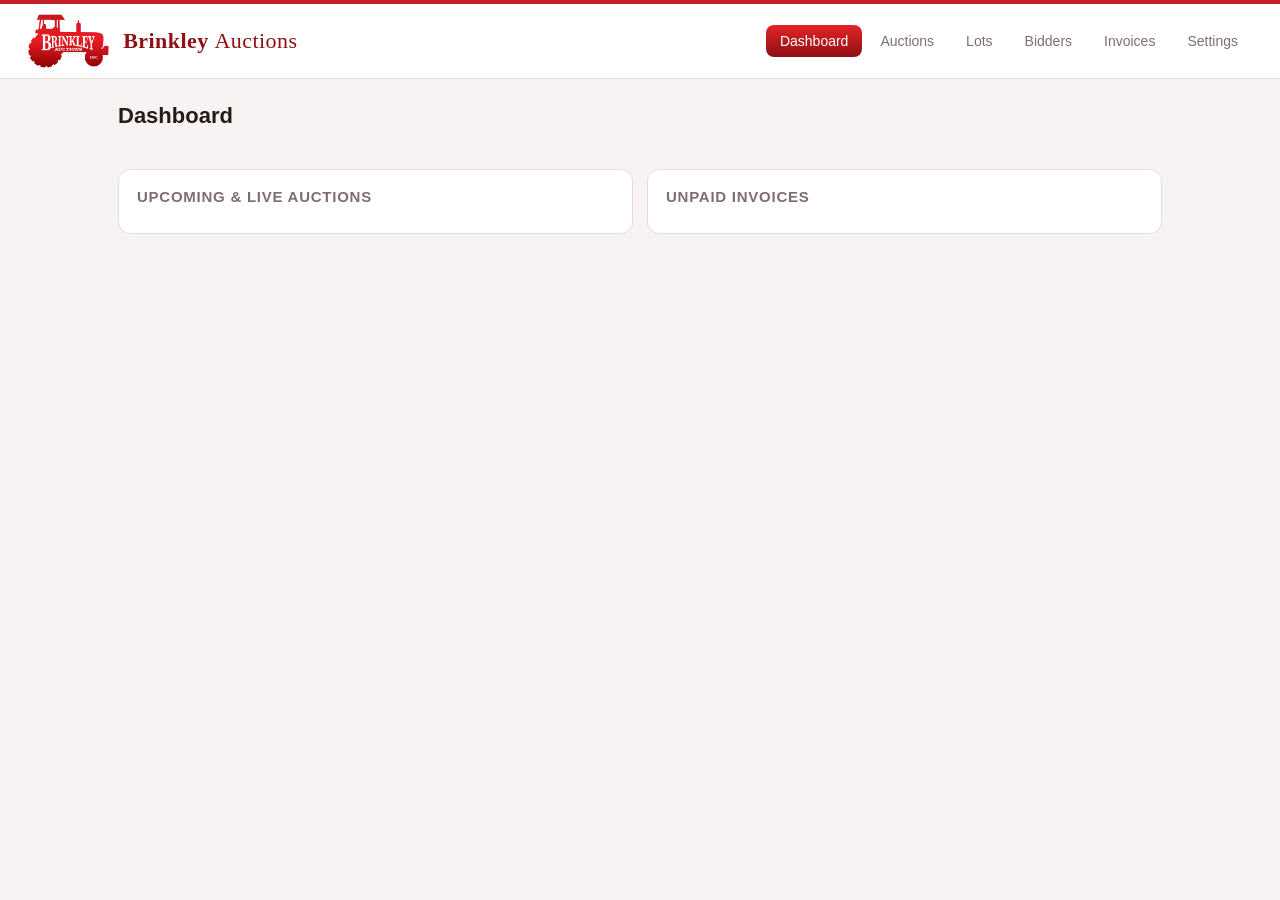
==== index.html @ e6d7743d "Add files via upload" ====
<!DOCTYPE html>
<html lang="en">
<head>
<meta charset="utf-8">
<meta name="viewport" content="width=device-width, initial-scale=1">
<title>Brinkley Auctions Inc.</title>
<link rel="icon" href="logo-small.png" type="image/png">
<link rel="stylesheet" href="styles.css">
</head>
<body>
<header>
  <div class="brand">
    <img src="logo-small.png" alt="Brinkley Auctions Inc." class="logo">
    <h1>Brinkley <span>Auctions</span></h1>
  </div>
  <nav id="nav">
    <button data-view="dashboard" class="active">Dashboard</button>
    <button data-view="auctions">Auctions</button>
    <button data-view="lots">Lots</button>
    <button data-view="bidders">Bidders</button>
    <button data-view="invoices">Invoices</button>
    <button data-view="settings">Settings</button>
  </nav>
</header>

<main>
  <!-- Dashboard -->
  <section id="view-dashboard" class="view">
    <h2>Dashboard</h2>
    <div class="stat-grid" id="stats"></div>
    <div class="two-col">
      <div class="panel">
        <h3>Upcoming &amp; live auctions</h3>
        <div id="dash-auctions"></div>
      </div>
      <div class="panel">
        <h3>Unpaid invoices</h3>
        <div id="dash-unpaid"></div>
      </div>
    </div>
  </section>

  <!-- Auctions -->
  <section id="view-auctions" class="view hidden">
    <div class="view-head">
      <h2>Auctions</h2>
      <button class="primary" id="btn-new-auction">+ New auction</button>
    </div>
    <div id="auctions-table"></div>
  </section>

  <!-- Lots -->
  <section id="view-lots" class="view hidden">
    <div class="view-head">
      <h2>Lots</h2>
      <div class="head-controls">
        <select id="lot-filter-auction"></select>
        <select id="lot-filter-status">
          <option value="">All statuses</option>
          <option value="open">Open</option>
          <option value="sold">Sold</option>
          <option value="passed">Passed</option>
        </select>
        <button class="primary" id="btn-new-lot">+ New lot</button>
      </div>
    </div>
    <div id="lots-table"></div>
  </section>

  <!-- Bidders -->
  <section id="view-bidders" class="view hidden">
    <div class="view-head">
      <h2>Bidders</h2>
      <button class="primary" id="btn-new-bidder">+ Register bidder</button>
    </div>
    <div id="bidders-table"></div>
  </section>

  <!-- Invoices -->
  <section id="view-invoices" class="view hidden">
    <div class="view-head">
      <h2>Invoices</h2>
      <div class="head-controls">
        <select id="invoice-gen-auction"></select>
        <button class="primary" id="btn-generate-invoices">Generate for auction</button>
      </div>
    </div>
    <div id="invoices-table"></div>
  </section>

  <!-- Settings -->
  <section id="view-settings" class="view hidden">
    <h2>Settings</h2>
    <form id="settings-form" class="panel form-grid">
      <label>Business name <input name="businessName" required></label>
      <label>Buyer's premium (%) <input name="buyersPremiumPct" type="number" min="0" step="0.1"></label>
      <label>Sales tax (%) <input name="taxPct" type="number" min="0" step="0.01"></label>
      <div><button class="primary" type="submit">Save settings</button></div>
    </form>
  </section>
</main>

<dialog id="modal">
  <form id="modal-form" method="dialog">
    <h3 id="modal-title"></h3>
    <div id="modal-fields" class="form-grid"></div>
    <div class="modal-actions">
      <button type="button" id="modal-cancel">Cancel</button>
      <button class="primary" type="submit" id="modal-submit">Save</button>
    </div>
  </form>
</dialog>

<div id="toast" class="toast hidden"></div>
<script src="app.js"></script>
</body>
</html>
---- styles.css ----
* { box-sizing: border-box; margin: 0; }

:root {
  --bg: #f7f3f2;
  --panel: #ffffff;
  --ink: #271b1a;
  --muted: #7d6f6d;
  --line: #e8dcda;
  --accent: #c31f26;
  --accent-dark: #8e1013;
  --green: #2e7d43;
  --red: #b23b2e;
  --amber: #a67c00;
}

body {
  font-family: -apple-system, BlinkMacSystemFont, "Segoe UI", Roboto, sans-serif;
  background: var(--bg);
  color: var(--ink);
}

header {
  display: flex;
  align-items: center;
  justify-content: space-between;
  flex-wrap: wrap;
  gap: 12px;
  padding: 10px 28px;
  background: var(--panel);
  border-bottom: 1px solid var(--line);
  border-top: 4px solid var(--accent);
}

.brand { display: flex; align-items: center; gap: 14px; }
.brand .logo { height: 54px; width: auto; }
.brand h1 {
  font-family: Georgia, 'Times New Roman', serif;
  font-size: 22px;
  letter-spacing: 0.02em;
  color: var(--accent-dark);
}
.brand h1 span { font-weight: 400; }

nav { display: flex; gap: 4px; flex-wrap: wrap; }
nav button {
  border: none;
  background: none;
  padding: 8px 14px;
  border-radius: 8px;
  font-size: 14px;
  color: var(--muted);
  cursor: pointer;
}
nav button:hover { background: var(--bg); color: var(--ink); }
nav button.active {
  background: linear-gradient(180deg, #e42328, var(--accent-dark));
  color: #fff;
}

main { max-width: 1100px; margin: 0 auto; padding: 24px 28px 80px; }

.hidden { display: none !important; }

h2 { font-size: 22px; margin-bottom: 16px; }
h3 { font-size: 15px; margin-bottom: 10px; color: var(--muted); text-transform: uppercase; letter-spacing: 0.05em; }

.view-head {
  display: flex;
  align-items: center;
  justify-content: space-between;
  flex-wrap: wrap;
  gap: 12px;
  margin-bottom: 16px;
}
.view-head h2 { margin-bottom: 0; }
.head-controls { display: flex; gap: 8px; flex-wrap: wrap; }

button, select, input, textarea {
  font: inherit;
  color: inherit;
}

button {
  padding: 8px 14px;
  border: 1px solid var(--line);
  border-radius: 8px;
  background: var(--panel);
  cursor: pointer;
}
button:hover { border-color: var(--accent); }
button.primary {
  background: linear-gradient(180deg, #e42328, var(--accent-dark));
  border-color: var(--accent-dark);
  color: #fff;
}
button.primary:hover { background: var(--accent-dark); }
button.small { padding: 4px 10px; font-size: 13px; }
button.danger { color: var(--red); }
button.danger:hover { border-color: var(--red); }

select, input, textarea {
  padding: 8px 10px;
  border: 1px solid var(--line);
  border-radius: 8px;
  background: var(--panel);
}
input:focus, select:focus, textarea:focus {
  outline: 2px solid var(--accent);
  outline-offset: 1px;
}

.stat-grid {
  display: grid;
  grid-template-columns: repeat(auto-fit, minmax(160px, 1fr));
  gap: 14px;
  margin-bottom: 24px;
}
.stat {
  background: var(--panel);
  border: 1px solid var(--line);
  border-radius: 12px;
  padding: 16px;
}
.stat .label { font-size: 13px; color: var(--muted); }
.stat .value { font-size: 26px; font-weight: 600; margin-top: 4px; }

.two-col {
  display: grid;
  grid-template-columns: 1fr 1fr;
  gap: 14px;
}
@media (max-width: 800px) { .two-col { grid-template-columns: 1fr; } }

.panel {
  background: var(--panel);
  border: 1px solid var(--line);
  border-radius: 12px;
  padding: 18px;
}

table {
  width: 100%;
  border-collapse: collapse;
  background: var(--panel);
  border: 1px solid var(--line);
  border-radius: 12px;
  overflow: hidden;
}
th, td {
  text-align: left;
  padding: 10px 12px;
  border-bottom: 1px solid var(--line);
  font-size: 14px;
  vertical-align: top;
}
th { background: #faf5f4; color: var(--muted); font-weight: 600; font-size: 13px; }
tr:last-child td { border-bottom: none; }
td.num, th.num { text-align: right; }
td.actions { text-align: right; white-space: nowrap; }

.badge {
  display: inline-block;
  padding: 2px 9px;
  border-radius: 999px;
  font-size: 12px;
  font-weight: 600;
}
.badge.open, .badge.upcoming, .badge.unpaid { background: #f3ead9; color: var(--amber); }
.badge.live { background: #e2f0e5; color: var(--green); }
.badge.sold, .badge.paid { background: #e2f0e5; color: var(--green); }
.badge.closed, .badge.passed, .badge.void { background: #eee9e0; color: var(--muted); }

.empty {
  padding: 28px;
  text-align: center;
  color: var(--muted);
  background: var(--panel);
  border: 1px dashed var(--line);
  border-radius: 12px;
}

.form-grid { display: grid; gap: 12px; }
.form-grid label { display: grid; gap: 4px; font-size: 13px; color: var(--muted); }
.form-grid input, .form-grid select, .form-grid textarea { width: 100%; }

dialog {
  margin: auto; /* restore centering removed by the * reset */
  border: none;
  border-radius: 14px;
  padding: 22px;
  width: min(440px, 92vw);
  box-shadow: 0 20px 60px rgba(0,0,0,0.25);
}
dialog::backdrop { background: rgba(30,25,18,0.45); }
dialog h3 {
  color: var(--ink);
  text-transform: none;
  font-size: 18px;
  letter-spacing: 0;
  margin-bottom: 14px;
}
.modal-actions {
  display: flex;
  justify-content: flex-end;
  gap: 8px;
  margin-top: 18px;
}

.toast {
  position: fixed;
  bottom: 24px;
  left: 50%;
  transform: translateX(-50%);
  background: var(--ink);
  color: #fff;
  padding: 10px 18px;
  border-radius: 10px;
  font-size: 14px;
  z-index: 50;
}
.toast.error { background: var(--red); }

.sub { color: var(--muted); font-size: 13px; }

details.bids { margin-top: 6px; }
details.bids summary { cursor: pointer; font-size: 13px; color: var(--accent); }
.bid-row {
  display: flex;
  justify-content: space-between;
  gap: 8px;
  font-size: 13px;
  padding: 3px 0;
}

.invoice-lines { margin: 6px 0 0 0; padding-left: 18px; font-size: 13px; color: var(--muted); }
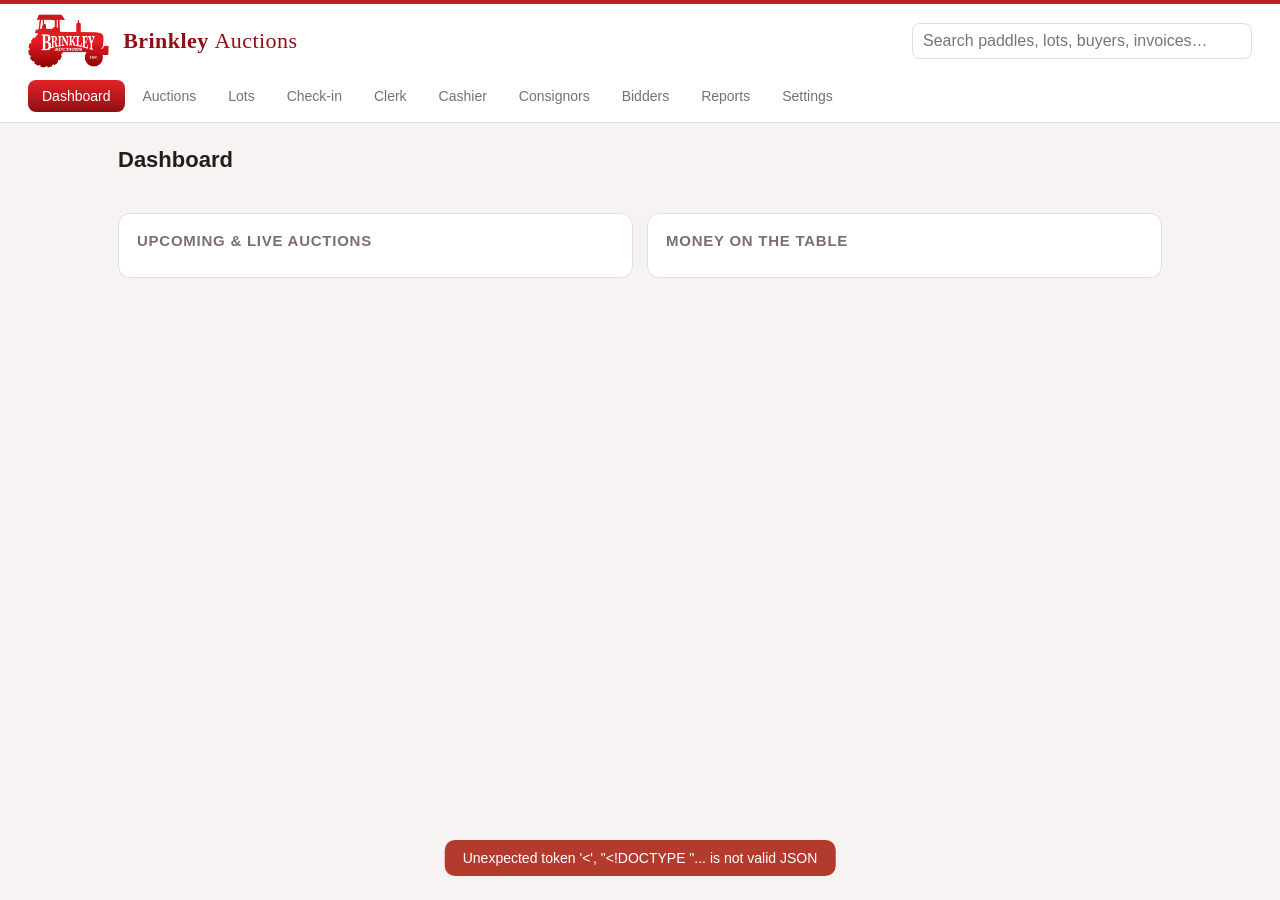
==== commit 751cf010: "Add files via upload" ====
--- a/index.html
+++ b/index.html
@@ -13,12 +13,20 @@
     <img src="logo-small.png" alt="Brinkley Auctions Inc." class="logo">
     <h1>Brinkley <span>Auctions</span></h1>
   </div>
+  <div class="global-search">
+    <input id="global-search" type="search" placeholder="Search paddles, lots, buyers, invoices…" autocomplete="off">
+    <div id="search-results" class="search-results hidden"></div>
+  </div>
   <nav id="nav">
     <button data-view="dashboard" class="active">Dashboard</button>
     <button data-view="auctions">Auctions</button>
     <button data-view="lots">Lots</button>
+    <button data-view="checkin">Check-in</button>
+    <button data-view="clerk">Clerk</button>
+    <button data-view="cashier">Cashier</button>
+    <button data-view="consignors">Consignors</button>
     <button data-view="bidders">Bidders</button>
-    <button data-view="invoices">Invoices</button>
+    <button data-view="reports">Reports</button>
     <button data-view="settings">Settings</button>
   </nav>
 </header>
@@ -34,8 +42,8 @@
         <div id="dash-auctions"></div>
       </div>
       <div class="panel">
-        <h3>Unpaid invoices</h3>
-        <div id="dash-unpaid"></div>
+        <h3>Money on the table</h3>
+        <div id="dash-money"></div>
       </div>
     </div>
   </section>
@@ -54,6 +62,7 @@
     <div class="view-head">
       <h2>Lots</h2>
       <div class="head-controls">
+        <input type="search" id="lot-search" placeholder="Search lots…">
         <select id="lot-filter-auction"></select>
         <select id="lot-filter-status">
           <option value="">All statuses</option>
@@ -67,38 +76,146 @@
     <div id="lots-table"></div>
   </section>
 
+  <!-- Check-in -->
+  <section id="view-checkin" class="view hidden">
+    <div class="view-head">
+      <h2>Bidder check-in</h2>
+      <div class="head-controls">
+        <select id="checkin-auction"></select>
+        <button id="btn-print-regform">Print blank registration form</button>
+      </div>
+    </div>
+    <div class="two-col">
+      <div class="panel">
+        <h3>Register a bidder</h3>
+        <form id="checkin-form" class="form-grid">
+          <label>Existing bidder
+            <select id="checkin-bidder"><option value="">— New bidder —</option></select>
+          </label>
+          <div id="checkin-new-fields">
+            <label>Full name <input name="name"></label>
+            <label>Phone <input name="phone"></label>
+            <label>Email <input name="email" type="email"></label>
+            <label>ID # (driver's license etc.) <input name="idNumber"></label>
+          </div>
+          <label>Paddle # (blank = next available) <input name="paddle" type="number" min="1"></label>
+          <label class="check"><input type="checkbox" name="taxExempt"> Tax exempt (resale / farm exemption on file)</label>
+          <div><button class="primary" type="submit">Assign paddle</button></div>
+        </form>
+      </div>
+      <div class="panel">
+        <h3>Registered for this auction</h3>
+        <div id="checkin-table"></div>
+      </div>
+    </div>
+  </section>
+
+  <!-- Clerk -->
+  <section id="view-clerk" class="view hidden">
+    <div class="view-head">
+      <h2>Clerk</h2>
+      <div class="head-controls">
+        <select id="clerk-auction"></select>
+        <button id="btn-print-clerksheet">Print clerk sheet</button>
+      </div>
+    </div>
+    <div id="clerk-area"></div>
+  </section>
+
+  <!-- Cashier -->
+  <section id="view-cashier" class="view hidden">
+    <div class="view-head">
+      <h2>Cashier</h2>
+      <div class="head-controls">
+        <select id="invoice-gen-auction"></select>
+        <button class="primary" id="btn-generate-invoices">Generate invoices</button>
+      </div>
+    </div>
+    <div id="invoices-table"></div>
+    <div class="view-head" style="margin-top:28px">
+      <h2>Consignor settlements</h2>
+      <button class="primary" id="btn-generate-settlements">Generate settlements</button>
+    </div>
+    <div id="settlements-table"></div>
+  </section>
+
+  <!-- Consignors -->
+  <section id="view-consignors" class="view hidden">
+    <div class="view-head">
+      <h2>Consignors</h2>
+      <button class="primary" id="btn-new-consignor">+ New consignor</button>
+    </div>
+    <div id="consignors-table"></div>
+  </section>
+
   <!-- Bidders -->
   <section id="view-bidders" class="view hidden">
     <div class="view-head">
-      <h2>Bidders</h2>
-      <button class="primary" id="btn-new-bidder">+ Register bidder</button>
+      <h2>Customer file</h2>
+      <div class="head-controls">
+        <input type="search" id="bidder-search" placeholder="Search bidders…">
+        <button class="primary" id="btn-new-bidder">+ Add bidder</button>
+      </div>
     </div>
     <div id="bidders-table"></div>
   </section>
 
-  <!-- Invoices -->
-  <section id="view-invoices" class="view hidden">
-    <div class="view-head">
-      <h2>Invoices</h2>
-      <div class="head-controls">
-        <select id="invoice-gen-auction"></select>
-        <button class="primary" id="btn-generate-invoices">Generate for auction</button>
-      </div>
-    </div>
-    <div id="invoices-table"></div>
+  <!-- Reports -->
+  <section id="view-reports" class="view hidden">
+    <div class="view-head">
+      <h2>Reports</h2>
+      <div class="head-controls">
+        <select id="report-auction"></select>
+        <button id="btn-print-report">Print report</button>
+      </div>
+    </div>
+    <div id="report-area"></div>
+    <div class="panel" style="margin-top:14px">
+      <h3>Export CSV (for Excel / accounting)</h3>
+      <div class="head-controls">
+        <button data-csv="lots">Lots</button>
+        <button data-csv="invoices">Invoices</button>
+        <button data-csv="settlements">Settlements</button>
+      </div>
+    </div>
   </section>
 
   <!-- Settings -->
   <section id="view-settings" class="view hidden">
     <h2>Settings</h2>
-    <form id="settings-form" class="panel form-grid">
-      <label>Business name <input name="businessName" required></label>
-      <label>Buyer's premium (%) <input name="buyersPremiumPct" type="number" min="0" step="0.1"></label>
-      <label>Sales tax (%) <input name="taxPct" type="number" min="0" step="0.01"></label>
-      <div><button class="primary" type="submit">Save settings</button></div>
-    </form>
+    <div class="two-col">
+      <form id="settings-form" class="panel form-grid">
+        <h3>Business</h3>
+        <label>Business name <input name="businessName" required></label>
+        <label>Address (shown on printed documents) <textarea name="address" rows="2"></textarea></label>
+        <label>Phone <input name="phone"></label>
+        <label>Default buyer's premium (%) <input name="buyersPremiumPct" type="number" min="0" step="0.1"></label>
+        <label>Default sales tax (%) <input name="taxPct" type="number" min="0" step="0.01"></label>
+        <label>Default seller commission (%) <input name="defaultCommissionPct" type="number" min="0" step="0.1"></label>
+        <label>Invoice footer / terms <textarea name="invoiceFooter" rows="2"></textarea></label>
+        <div><button class="primary" type="submit">Save settings</button></div>
+      </form>
+      <div>
+        <form id="pin-form" class="panel form-grid">
+          <h3>Security</h3>
+          <p class="sub" id="pin-status"></p>
+          <label>New PIN (leave blank to disable login) <input name="newPin" type="password" autocomplete="new-password"></label>
+          <div><button class="primary" type="submit">Update PIN</button></div>
+          <p class="sub">The system only accepts connections from this computer. Daily backups are kept in <code>data/backups/</code> (last 30 days).</p>
+        </form>
+        <div class="panel" style="margin-top:14px">
+          <h3>Activity log</h3>
+          <div id="audit-table" class="audit"></div>
+        </div>
+      </div>
+    </div>
   </section>
 </main>
+
+<dialog id="detail">
+  <div id="detail-body"></div>
+  <div class="modal-actions"><button id="detail-close" type="button">Close</button></div>
+</dialog>
 
 <dialog id="modal">
   <form id="modal-form" method="dialog">
@@ -111,6 +228,16 @@
   </form>
 </dialog>
 
+<div id="login-overlay" class="login-overlay hidden">
+  <form id="login-form" class="panel form-grid">
+    <img src="logo-small.png" alt="" style="max-width:220px;margin:0 auto">
+    <h3 style="text-align:center">Enter PIN</h3>
+    <label><input name="pin" type="password" inputmode="numeric" autocomplete="current-password" autofocus></label>
+    <div><button class="primary" type="submit" style="width:100%">Unlock</button></div>
+    <p class="sub" id="login-error"></p>
+  </form>
+</div>
+
 <div id="toast" class="toast hidden"></div>
 <script src="app.js"></script>
 </body>
--- a/styles.css
+++ b/styles.css
@@ -233,3 +233,165 @@
 }
 
 .invoice-lines { margin: 6px 0 0 0; padding-left: 18px; font-size: 13px; color: var(--muted); }
+
+h4 { font-size: 13px; color: var(--muted); text-transform: uppercase; letter-spacing: 0.04em; margin-bottom: 6px; }
+
+.badge.partial { background: #f3ead9; color: var(--amber); }
+.badge.owed { background: #f3ead9; color: var(--amber); }
+.badge.exempt { background: #e2ecf5; color: #2d5f8a; }
+.badge.qty { background: #e2ecf5; color: #2d5f8a; }
+
+label.check {
+  display: flex !important;
+  flex-direction: row;
+  align-items: center;
+  gap: 8px;
+  color: var(--ink);
+}
+label.check input { width: auto; }
+
+input[type="search"] { min-width: 180px; }
+
+/* clerk screen */
+.clerk-progress {
+  display: flex;
+  gap: 24px;
+  flex-wrap: wrap;
+  margin-bottom: 14px;
+  font-size: 15px;
+  color: var(--muted);
+}
+.clerk-card { border-top: 4px solid var(--accent); }
+.clerk-lotnum { font-size: 14px; font-weight: 700; letter-spacing: 0.12em; color: var(--accent); }
+.clerk-title { font-size: 28px; font-weight: 700; margin: 4px 0 6px; }
+.clerk-meta { display: flex; gap: 18px; flex-wrap: wrap; font-size: 14px; color: var(--muted); margin-bottom: 16px; }
+.clerk-meta .highbid { color: var(--green); font-weight: 600; }
+.clerk-form {
+  display: flex;
+  gap: 12px;
+  align-items: flex-end;
+  flex-wrap: wrap;
+}
+.clerk-form label {
+  display: grid;
+  gap: 4px;
+  font-size: 13px;
+  color: var(--muted);
+}
+.clerk-form input { font-size: 24px; width: 150px; padding: 10px 12px; }
+button.big { font-size: 20px; padding: 12px 26px; }
+.bid-row.pay { color: var(--green); }
+
+/* login */
+.login-overlay {
+  position: fixed;
+  inset: 0;
+  background: var(--bg);
+  display: flex;
+  align-items: center;
+  justify-content: center;
+  z-index: 100;
+}
+.login-overlay .panel { width: min(340px, 90vw); }
+.login-overlay input[name="pin"] { font-size: 22px; text-align: center; letter-spacing: 0.3em; }
+#login-error { color: var(--red); text-align: center; }
+
+/* global search */
+.global-search { position: relative; flex: 1; max-width: 340px; min-width: 200px; }
+.global-search input { width: 100%; }
+.search-results {
+  position: absolute;
+  top: calc(100% + 6px);
+  left: 0;
+  right: 0;
+  background: var(--panel);
+  border: 1px solid var(--line);
+  border-radius: 12px;
+  box-shadow: 0 14px 40px rgba(30, 10, 10, 0.18);
+  max-height: 420px;
+  overflow-y: auto;
+  z-index: 60;
+}
+.search-group {
+  padding: 8px 12px 3px;
+  font-size: 11px;
+  font-weight: 700;
+  text-transform: uppercase;
+  letter-spacing: 0.06em;
+  color: var(--accent);
+}
+.search-item {
+  display: flex;
+  flex-direction: column;
+  align-items: flex-start;
+  gap: 1px;
+  width: 100%;
+  text-align: left;
+  border: none;
+  border-radius: 0;
+  padding: 7px 12px;
+  background: none;
+  font-size: 14px;
+}
+.search-item:hover { background: var(--bg); }
+.search-item .sub { font-size: 12px; }
+
+/* inline entity links */
+button.link {
+  border: none;
+  background: none;
+  padding: 0;
+  font-size: inherit;
+  color: var(--accent-dark);
+  text-decoration: underline;
+  text-decoration-color: rgba(195, 31, 38, 0.35);
+  text-underline-offset: 2px;
+  cursor: pointer;
+}
+button.link:hover { color: var(--accent); }
+
+/* detail dialog */
+#detail {
+  width: min(780px, 95vw);
+  max-height: 88vh;
+  overflow-y: auto;
+}
+.detail-head {
+  display: flex;
+  justify-content: space-between;
+  align-items: flex-start;
+  gap: 12px;
+  flex-wrap: wrap;
+  margin-bottom: 12px;
+}
+.detail-head h3 {
+  font-size: 20px;
+  color: var(--ink);
+  text-transform: none;
+  letter-spacing: 0;
+  margin: 0;
+}
+#detail h4 { margin: 18px 0 6px; }
+#detail table { font-size: 13px; }
+.kv {
+  display: grid;
+  grid-template-columns: repeat(auto-fit, minmax(200px, 1fr));
+  gap: 6px 18px;
+  margin-bottom: 12px;
+  font-size: 14px;
+}
+.kv .label {
+  display: block;
+  font-size: 11px;
+  text-transform: uppercase;
+  letter-spacing: 0.05em;
+  color: var(--muted);
+}
+.detail-stats { margin-bottom: 4px; }
+.detail-stats .stat { padding: 10px 12px; }
+.detail-stats .value { font-size: 20px; }
+
+/* audit log */
+.audit { max-height: 420px; overflow-y: auto; font-size: 13px; }
+.audit-row { padding: 5px 0; border-bottom: 1px solid var(--line); }
+.audit-row .sub { margin-right: 8px; white-space: nowrap; }
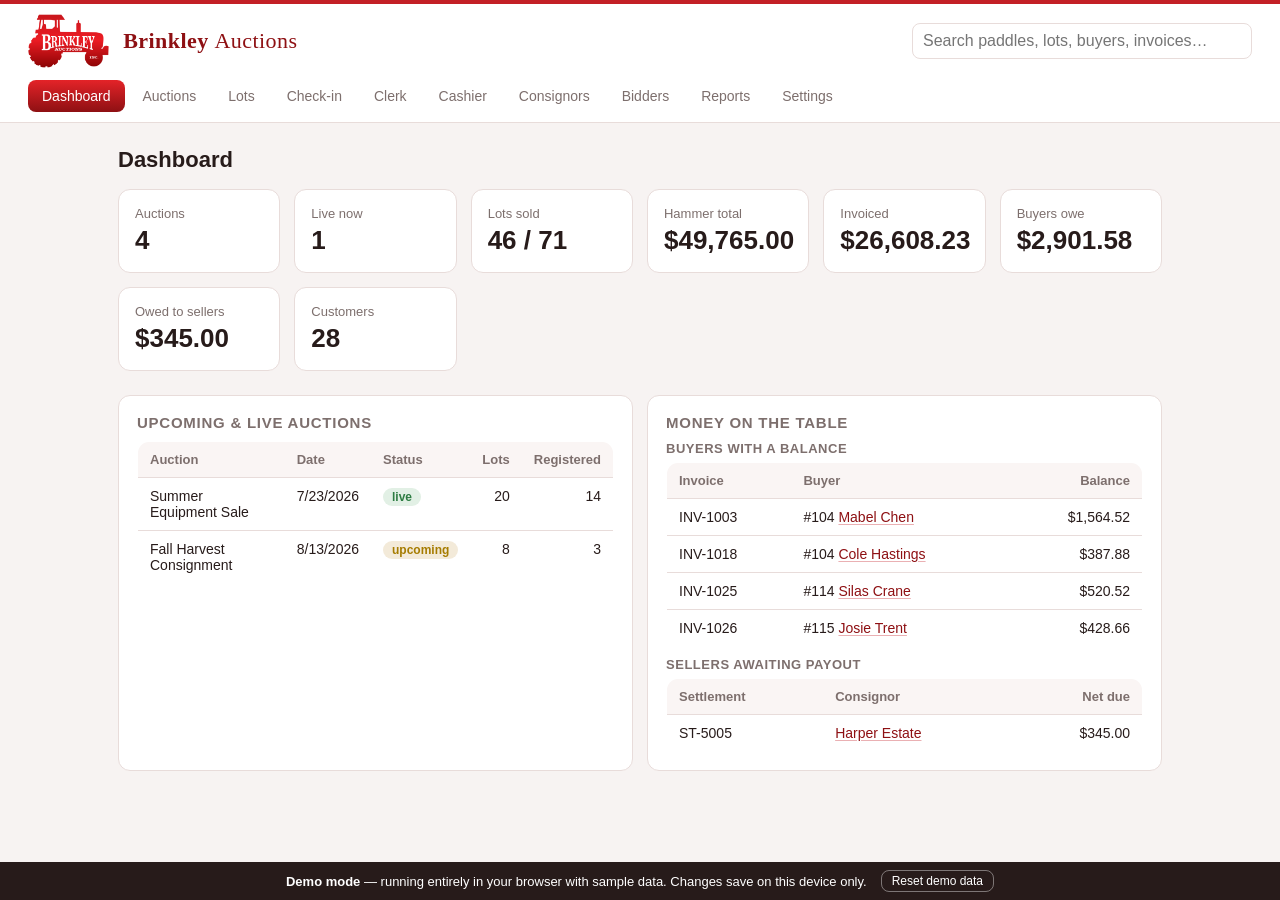
==== commit 402ff468: "Add files via upload" ====
--- a/index.html
+++ b/index.html
@@ -238,7 +238,14 @@
   </form>
 </div>
 
+<div id="demo-banner" class="demo-banner hidden">
+  <span><strong>Demo mode</strong> — running entirely in your browser with sample data. Changes save on this device only.</span>
+  <button id="demo-reset" type="button">Reset demo data</button>
+</div>
+
 <div id="toast" class="toast hidden"></div>
+<script src="core.js"></script>
+<script src="demo-data.js"></script>
 <script src="app.js"></script>
 </body>
 </html>
--- a/styles.css
+++ b/styles.css
@@ -391,6 +391,32 @@
 .detail-stats .stat { padding: 10px 12px; }
 .detail-stats .value { font-size: 20px; }
 
+/* demo banner */
+.demo-banner {
+  position: fixed;
+  bottom: 0;
+  left: 0;
+  right: 0;
+  display: flex;
+  justify-content: center;
+  align-items: center;
+  gap: 14px;
+  flex-wrap: wrap;
+  padding: 8px 16px;
+  background: var(--ink);
+  color: #fff;
+  font-size: 13px;
+  z-index: 40;
+}
+.demo-banner button {
+  padding: 3px 10px;
+  font-size: 12px;
+  background: none;
+  color: #fff;
+  border-color: rgba(255, 255, 255, 0.4);
+}
+.demo-banner button:hover { border-color: #fff; }
+
 /* audit log */
 .audit { max-height: 420px; overflow-y: auto; font-size: 13px; }
 .audit-row { padding: 5px 0; border-bottom: 1px solid var(--line); }
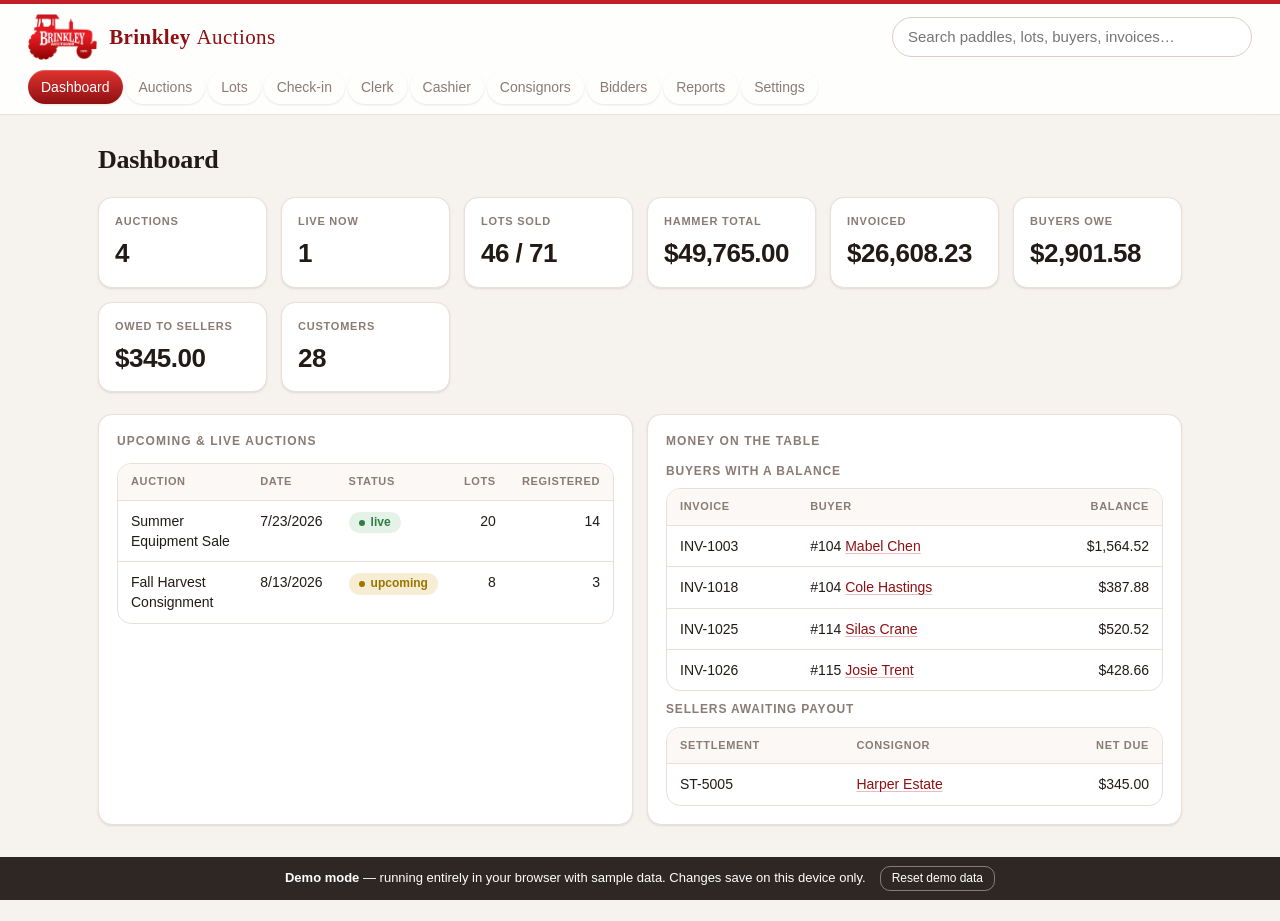
==== commit d6ac485b: "UI refresh, drillable dashboard, sticky header, date-range reports - Sticky blurred header; moderniz" ====
--- a/index.html
+++ b/index.html
@@ -166,6 +166,10 @@
       <h2>Reports</h2>
       <div class="head-controls">
         <select id="report-auction"></select>
+        <span class="range-sep">or dates</span>
+        <input type="date" id="report-from" title="From date">
+        <input type="date" id="report-to" title="To date">
+        <button id="report-clear" class="hidden">Clear dates</button>
         <button id="btn-print-report">Print report</button>
       </div>
     </div>
--- a/styles.css
+++ b/styles.css
@@ -1,210 +1,541 @@
 * { box-sizing: border-box; margin: 0; }
 
 :root {
-  --bg: #f7f3f2;
+  --bg: #f6f3ef;
   --panel: #ffffff;
-  --ink: #271b1a;
-  --muted: #7d6f6d;
-  --line: #e8dcda;
+  --panel-2: #fbf8f5;
+  --ink: #221a17;
+  --muted: #8a7b74;
+  --line: #eadfd9;
+  --line-strong: #dcccc4;
   --accent: #c31f26;
   --accent-dark: #8e1013;
+  --accent-soft: #fbeeed;
   --green: #2e7d43;
+  --green-soft: #e5f2e8;
   --red: #b23b2e;
-  --amber: #a67c00;
-}
+  --amber: #9a7500;
+  --amber-soft: #f7edd4;
+  --blue: #2d5f8a;
+  --blue-soft: #e3edf5;
+  --shadow-sm: 0 1px 2px rgba(60, 20, 15, 0.06), 0 1px 3px rgba(60, 20, 15, 0.05);
+  --shadow-md: 0 6px 18px rgba(60, 20, 15, 0.10);
+  --shadow-lg: 0 20px 60px rgba(40, 12, 8, 0.28);
+  --radius: 14px;
+}
+
+html { scroll-padding-top: 90px; }
 
 body {
   font-family: -apple-system, BlinkMacSystemFont, "Segoe UI", Roboto, sans-serif;
   background: var(--bg);
   color: var(--ink);
-}
+  font-size: 15px;
+  line-height: 1.45;
+}
+
+/* ---------- header (sticky) ---------- */
 
 header {
+  position: sticky;
+  top: 0;
+  z-index: 50;
+  display: flex;
+  align-items: center;
+  justify-content: space-between;
+  flex-wrap: wrap;
+  gap: 10px 18px;
+  padding: 10px 28px;
+  background: rgba(255, 255, 255, 0.86);
+  -webkit-backdrop-filter: saturate(1.4) blur(10px);
+  backdrop-filter: saturate(1.4) blur(10px);
+  border-bottom: 1px solid var(--line);
+  border-top: 4px solid var(--accent);
+}
+
+.brand { display: flex; align-items: center; gap: 12px; }
+.brand .logo { height: 46px; width: auto; }
+.brand h1 {
+  font-family: Georgia, 'Times New Roman', serif;
+  font-size: 21px;
+  letter-spacing: 0.02em;
+  color: var(--accent-dark);
+  white-space: nowrap;
+}
+.brand h1 span { font-weight: 400; }
+
+nav { display: flex; gap: 3px; flex-wrap: wrap; }
+nav button {
+  border: none;
+  background: none;
+  padding: 7px 13px;
+  border-radius: 999px;
+  font-size: 14px;
+  font-weight: 500;
+  color: var(--muted);
+  cursor: pointer;
+  transition: background 0.15s, color 0.15s;
+}
+nav button:hover { background: var(--accent-soft); color: var(--accent-dark); }
+nav button.active {
+  background: linear-gradient(180deg, #e0342f, var(--accent-dark));
+  color: #fff;
+  box-shadow: inset 0 1px 0 rgba(255, 255, 255, 0.2), var(--shadow-sm);
+}
+
+main { max-width: 1140px; margin: 0 auto; padding: 26px 28px 96px; }
+
+.hidden { display: none !important; }
+
+/* ---------- typography ---------- */
+
+h2 {
+  font-family: Georgia, 'Times New Roman', serif;
+  font-size: 26px;
+  font-weight: 700;
+  letter-spacing: -0.01em;
+  margin-bottom: 18px;
+}
+h3 {
+  font-size: 12px;
+  margin-bottom: 12px;
+  color: var(--muted);
+  text-transform: uppercase;
+  letter-spacing: 0.09em;
+  font-weight: 700;
+}
+h4 {
+  font-size: 12px;
+  color: var(--muted);
+  text-transform: uppercase;
+  letter-spacing: 0.07em;
+  margin-bottom: 8px;
+}
+.sub { color: var(--muted); font-size: 13px; }
+
+.view-head {
   display: flex;
   align-items: center;
   justify-content: space-between;
   flex-wrap: wrap;
   gap: 12px;
-  padding: 10px 28px;
-  background: var(--panel);
-  border-bottom: 1px solid var(--line);
-  border-top: 4px solid var(--accent);
-}
-
-.brand { display: flex; align-items: center; gap: 14px; }
-.brand .logo { height: 54px; width: auto; }
-.brand h1 {
-  font-family: Georgia, 'Times New Roman', serif;
-  font-size: 22px;
-  letter-spacing: 0.02em;
-  color: var(--accent-dark);
-}
-.brand h1 span { font-weight: 400; }
-
-nav { display: flex; gap: 4px; flex-wrap: wrap; }
-nav button {
-  border: none;
-  background: none;
-  padding: 8px 14px;
-  border-radius: 8px;
-  font-size: 14px;
-  color: var(--muted);
+  margin-bottom: 18px;
+}
+.view-head h2 { margin-bottom: 0; }
+.head-controls { display: flex; gap: 8px; flex-wrap: wrap; align-items: center; }
+.range-sep { color: var(--muted); font-size: 13px; }
+.report-scope { margin: -6px 0 12px; }
+
+/* ---------- controls ---------- */
+
+button, select, input, textarea { font: inherit; color: inherit; }
+
+button {
+  padding: 8px 15px;
+  border: 1px solid var(--line-strong);
+  border-radius: 10px;
+  background: var(--panel);
   cursor: pointer;
-}
-nav button:hover { background: var(--bg); color: var(--ink); }
-nav button.active {
-  background: linear-gradient(180deg, #e42328, var(--accent-dark));
-  color: #fff;
-}
-
-main { max-width: 1100px; margin: 0 auto; padding: 24px 28px 80px; }
-
-.hidden { display: none !important; }
-
-h2 { font-size: 22px; margin-bottom: 16px; }
-h3 { font-size: 15px; margin-bottom: 10px; color: var(--muted); text-transform: uppercase; letter-spacing: 0.05em; }
-
-.view-head {
-  display: flex;
-  align-items: center;
-  justify-content: space-between;
-  flex-wrap: wrap;
-  gap: 12px;
-  margin-bottom: 16px;
-}
-.view-head h2 { margin-bottom: 0; }
-.head-controls { display: flex; gap: 8px; flex-wrap: wrap; }
-
-button, select, input, textarea {
-  font: inherit;
-  color: inherit;
-}
-
-button {
-  padding: 8px 14px;
-  border: 1px solid var(--line);
-  border-radius: 8px;
-  background: var(--panel);
-  cursor: pointer;
-}
-button:hover { border-color: var(--accent); }
+  font-weight: 500;
+  box-shadow: var(--shadow-sm);
+  transition: border-color 0.15s, box-shadow 0.15s, transform 0.05s, background 0.15s;
+}
+button:hover { border-color: var(--accent); box-shadow: var(--shadow-md); }
+button:active { transform: translateY(1px); box-shadow: none; }
 button.primary {
-  background: linear-gradient(180deg, #e42328, var(--accent-dark));
+  background: linear-gradient(180deg, #e0342f, var(--accent-dark));
   border-color: var(--accent-dark);
   color: #fff;
+  text-shadow: 0 1px 1px rgba(0, 0, 0, 0.15);
 }
 button.primary:hover { background: var(--accent-dark); }
-button.small { padding: 4px 10px; font-size: 13px; }
+button.small { padding: 4px 11px; font-size: 13px; border-radius: 8px; }
 button.danger { color: var(--red); }
 button.danger:hover { border-color: var(--red); }
 
 select, input, textarea {
-  padding: 8px 10px;
-  border: 1px solid var(--line);
-  border-radius: 8px;
-  background: var(--panel);
-}
-input:focus, select:focus, textarea:focus {
+  padding: 8px 11px;
+  border: 1px solid var(--line-strong);
+  border-radius: 10px;
+  background: var(--panel);
+  transition: border-color 0.15s, box-shadow 0.15s;
+}
+input:hover, select:hover, textarea:hover { border-color: var(--muted); }
+input:focus, select:focus, textarea:focus, button:focus-visible {
+  outline: none;
+  border-color: var(--accent);
+  box-shadow: 0 0 0 3px rgba(195, 31, 38, 0.15);
+}
+nav button:focus-visible, button.link:focus-visible {
   outline: 2px solid var(--accent);
-  outline-offset: 1px;
-}
+  outline-offset: 2px;
+  box-shadow: none;
+}
+input[type="search"] { min-width: 190px; }
+
+/* ---------- stats ---------- */
 
 .stat-grid {
   display: grid;
-  grid-template-columns: repeat(auto-fit, minmax(160px, 1fr));
+  grid-template-columns: repeat(auto-fit, minmax(158px, 1fr));
   gap: 14px;
-  margin-bottom: 24px;
+  margin-bottom: 22px;
 }
 .stat {
   background: var(--panel);
   border: 1px solid var(--line);
-  border-radius: 12px;
-  padding: 16px;
-}
-.stat .label { font-size: 13px; color: var(--muted); }
-.stat .value { font-size: 26px; font-weight: 600; margin-top: 4px; }
-
-.two-col {
-  display: grid;
-  grid-template-columns: 1fr 1fr;
-  gap: 14px;
-}
-@media (max-width: 800px) { .two-col { grid-template-columns: 1fr; } }
+  border-radius: var(--radius);
+  padding: 16px 16px 14px;
+  box-shadow: var(--shadow-sm);
+}
+.stat .label {
+  font-size: 11px;
+  font-weight: 700;
+  text-transform: uppercase;
+  letter-spacing: 0.07em;
+  color: var(--muted);
+}
+.stat .value {
+  font-size: 26px;
+  font-weight: 700;
+  margin-top: 5px;
+  letter-spacing: -0.02em;
+  font-variant-numeric: tabular-nums;
+}
+.stat.drill { cursor: pointer; transition: transform 0.15s, box-shadow 0.15s, border-color 0.15s; }
+.stat.drill:hover {
+  transform: translateY(-2px);
+  box-shadow: var(--shadow-md);
+  border-color: var(--line-strong);
+}
+.stat.drill:hover .label { color: var(--accent); }
+tr.drill { cursor: pointer; }
+tr.drill:hover td { background: var(--accent-soft); }
+
+/* ---------- layout panels ---------- */
+
+.two-col { display: grid; grid-template-columns: 1fr 1fr; gap: 14px; }
+@media (max-width: 940px) { .two-col { grid-template-columns: 1fr; } }
 
 .panel {
   background: var(--panel);
   border: 1px solid var(--line);
-  border-radius: 12px;
+  border-radius: var(--radius);
   padding: 18px;
-}
+  box-shadow: var(--shadow-sm);
+}
+
+/* ---------- tables ---------- */
 
 table {
   width: 100%;
-  border-collapse: collapse;
+  border-collapse: separate;
+  border-spacing: 0;
   background: var(--panel);
   border: 1px solid var(--line);
-  border-radius: 12px;
+  border-radius: var(--radius);
   overflow: hidden;
-}
+  box-shadow: var(--shadow-sm);
+}
+.panel table { box-shadow: none; }
 th, td {
   text-align: left;
-  padding: 10px 12px;
+  padding: 10px 13px;
   border-bottom: 1px solid var(--line);
   font-size: 14px;
   vertical-align: top;
 }
-th { background: #faf5f4; color: var(--muted); font-weight: 600; font-size: 13px; }
+th {
+  background: var(--panel-2);
+  color: var(--muted);
+  font-weight: 700;
+  font-size: 11px;
+  text-transform: uppercase;
+  letter-spacing: 0.06em;
+}
 tr:last-child td { border-bottom: none; }
-td.num, th.num { text-align: right; }
+tbody tr:hover td, table tr:hover td { background: var(--panel-2); }
+table tr:hover th { background: var(--panel-2); }
+td.num, th.num { text-align: right; font-variant-numeric: tabular-nums; }
 td.actions { text-align: right; white-space: nowrap; }
 
+/* ---------- badges ---------- */
+
 .badge {
-  display: inline-block;
-  padding: 2px 9px;
+  display: inline-flex;
+  align-items: center;
+  gap: 6px;
+  padding: 2px 10px;
   border-radius: 999px;
   font-size: 12px;
   font-weight: 600;
 }
-.badge.open, .badge.upcoming, .badge.unpaid { background: #f3ead9; color: var(--amber); }
-.badge.live { background: #e2f0e5; color: var(--green); }
-.badge.sold, .badge.paid { background: #e2f0e5; color: var(--green); }
-.badge.closed, .badge.passed, .badge.void { background: #eee9e0; color: var(--muted); }
+.badge::before {
+  content: '';
+  width: 6px;
+  height: 6px;
+  border-radius: 50%;
+  background: currentColor;
+}
+.badge.open, .badge.upcoming, .badge.unpaid, .badge.partial, .badge.owed { background: var(--amber-soft); color: var(--amber); }
+.badge.live, .badge.sold, .badge.paid { background: var(--green-soft); color: var(--green); }
+.badge.closed, .badge.passed, .badge.void { background: #efe9e4; color: var(--muted); }
+.badge.exempt, .badge.qty { background: var(--blue-soft); color: var(--blue); }
+.badge.exempt::before, .badge.qty::before { display: none; }
+
+/* ---------- misc content ---------- */
 
 .empty {
-  padding: 28px;
+  padding: 40px 28px;
   text-align: center;
   color: var(--muted);
   background: var(--panel);
-  border: 1px dashed var(--line);
-  border-radius: 12px;
+  border: 1px dashed var(--line-strong);
+  border-radius: var(--radius);
+  font-size: 15px;
 }
 
 .form-grid { display: grid; gap: 12px; }
-.form-grid label { display: grid; gap: 4px; font-size: 13px; color: var(--muted); }
-.form-grid input, .form-grid select, .form-grid textarea { width: 100%; }
+.form-grid label { display: grid; gap: 4px; font-size: 13px; color: var(--muted); font-weight: 500; }
+.form-grid input, .form-grid select, .form-grid textarea { width: 100%; color: var(--ink); }
+
+label.check {
+  display: flex !important;
+  flex-direction: row;
+  align-items: center;
+  gap: 8px;
+  color: var(--ink);
+}
+label.check input { width: auto; accent-color: var(--accent); }
+
+details.bids { margin-top: 6px; }
+details.bids summary { cursor: pointer; font-size: 13px; color: var(--accent-dark); font-weight: 500; }
+details.bids summary:hover { color: var(--accent); }
+.bid-row {
+  display: flex;
+  justify-content: space-between;
+  gap: 8px;
+  font-size: 13px;
+  padding: 4px 0;
+  font-variant-numeric: tabular-nums;
+}
+.bid-row.pay { color: var(--green); }
+.invoice-lines { margin: 6px 0 0 0; padding-left: 18px; font-size: 13px; color: var(--muted); }
+
+/* proportional meter bars (single-hue magnitude) */
+.meter {
+  margin-top: 5px;
+  height: 6px;
+  border-radius: 4px;
+  background: var(--line);
+  overflow: hidden;
+  max-width: 260px;
+}
+.meter span {
+  display: block;
+  height: 100%;
+  border-radius: 4px;
+  background: var(--accent);
+  transition: width 0.3s ease;
+}
+.meter-table td { vertical-align: middle; }
+
+/* ---------- dialogs ---------- */
 
 dialog {
-  margin: auto; /* restore centering removed by the * reset */
+  margin: auto;
   border: none;
-  border-radius: 14px;
-  padding: 22px;
-  width: min(440px, 92vw);
-  box-shadow: 0 20px 60px rgba(0,0,0,0.25);
-}
-dialog::backdrop { background: rgba(30,25,18,0.45); }
+  border-radius: 16px;
+  padding: 24px;
+  width: min(460px, 92vw);
+  box-shadow: var(--shadow-lg);
+}
+dialog::backdrop { background: rgba(35, 18, 14, 0.5); -webkit-backdrop-filter: blur(2px); backdrop-filter: blur(2px); }
 dialog h3 {
   color: var(--ink);
   text-transform: none;
   font-size: 18px;
   letter-spacing: 0;
   margin-bottom: 14px;
+  font-weight: 700;
 }
 .modal-actions {
   display: flex;
   justify-content: flex-end;
   gap: 8px;
-  margin-top: 18px;
-}
+  margin-top: 20px;
+}
+
+#detail { width: min(800px, 95vw); max-height: 88vh; overflow-y: auto; }
+.detail-head {
+  display: flex;
+  justify-content: space-between;
+  align-items: flex-start;
+  gap: 12px;
+  flex-wrap: wrap;
+  margin-bottom: 12px;
+}
+.detail-head h3 {
+  font-family: Georgia, 'Times New Roman', serif;
+  font-size: 22px;
+  margin: 0;
+}
+#detail h4 { margin: 20px 0 8px; }
+#detail table { font-size: 13px; box-shadow: none; }
+.kv {
+  display: grid;
+  grid-template-columns: repeat(auto-fit, minmax(200px, 1fr));
+  gap: 8px 18px;
+  margin-bottom: 14px;
+  font-size: 14px;
+}
+.kv .label {
+  display: block;
+  font-size: 10px;
+  font-weight: 700;
+  text-transform: uppercase;
+  letter-spacing: 0.06em;
+  color: var(--muted);
+}
+.detail-stats { margin-bottom: 4px; }
+.detail-stats .stat { padding: 10px 12px; box-shadow: none; }
+.detail-stats .value { font-size: 20px; }
+
+/* ---------- global search ---------- */
+
+.global-search { position: relative; flex: 1; max-width: 360px; min-width: 210px; }
+.global-search input { width: 100%; border-radius: 999px; padding-left: 15px; }
+.search-results {
+  position: absolute;
+  top: calc(100% + 8px);
+  left: 0;
+  right: 0;
+  background: var(--panel);
+  border: 1px solid var(--line);
+  border-radius: var(--radius);
+  box-shadow: var(--shadow-lg);
+  max-height: 440px;
+  overflow-y: auto;
+  z-index: 60;
+}
+.search-group {
+  padding: 9px 13px 3px;
+  font-size: 10px;
+  font-weight: 700;
+  text-transform: uppercase;
+  letter-spacing: 0.08em;
+  color: var(--accent);
+}
+.search-item {
+  display: flex;
+  flex-direction: column;
+  align-items: flex-start;
+  gap: 1px;
+  width: 100%;
+  text-align: left;
+  border: none;
+  border-radius: 0;
+  padding: 7px 13px;
+  background: none;
+  font-size: 14px;
+  box-shadow: none;
+}
+.search-item:hover { background: var(--accent-soft); box-shadow: none; }
+.search-item .sub { font-size: 12px; }
+
+button.link {
+  border: none;
+  background: none;
+  padding: 0;
+  font-size: inherit;
+  font-weight: inherit;
+  color: var(--accent-dark);
+  text-decoration: underline;
+  text-decoration-color: rgba(195, 31, 38, 0.3);
+  text-underline-offset: 2px;
+  cursor: pointer;
+  box-shadow: none;
+}
+button.link:hover { color: var(--accent); box-shadow: none; }
+
+/* ---------- clerk ---------- */
+
+.clerk-progress {
+  display: flex;
+  gap: 26px;
+  flex-wrap: wrap;
+  margin-bottom: 14px;
+  font-size: 15px;
+  color: var(--muted);
+  font-variant-numeric: tabular-nums;
+}
+.clerk-card { border-top: 4px solid var(--accent); box-shadow: var(--shadow-md); }
+.clerk-lotnum { font-size: 13px; font-weight: 800; letter-spacing: 0.14em; color: var(--accent); }
+.clerk-title {
+  font-family: Georgia, 'Times New Roman', serif;
+  font-size: 30px;
+  font-weight: 700;
+  margin: 5px 0 6px;
+}
+.clerk-meta { display: flex; gap: 18px; flex-wrap: wrap; font-size: 14px; color: var(--muted); margin-bottom: 18px; }
+.clerk-meta .highbid { color: var(--green); font-weight: 600; }
+.clerk-form { display: flex; gap: 12px; align-items: flex-end; flex-wrap: wrap; }
+.clerk-form label { display: grid; gap: 4px; font-size: 12px; font-weight: 700; text-transform: uppercase; letter-spacing: 0.05em; color: var(--muted); }
+.clerk-form input { font-size: 26px; width: 160px; padding: 10px 12px; font-variant-numeric: tabular-nums; }
+button.big { font-size: 20px; padding: 13px 28px; border-radius: 12px; }
+
+/* ---------- login ---------- */
+
+.login-overlay {
+  position: fixed;
+  inset: 0;
+  background: var(--bg);
+  display: flex;
+  align-items: center;
+  justify-content: center;
+  z-index: 100;
+}
+.login-overlay .panel { width: min(340px, 90vw); box-shadow: var(--shadow-md); }
+.login-overlay input[name="pin"] { font-size: 22px; text-align: center; letter-spacing: 0.3em; }
+#login-error { color: var(--red); text-align: center; }
+
+/* ---------- demo banner ---------- */
+
+.demo-banner {
+  position: fixed;
+  bottom: 0;
+  left: 0;
+  right: 0;
+  display: flex;
+  justify-content: center;
+  align-items: center;
+  gap: 14px;
+  flex-wrap: wrap;
+  padding: 9px 16px;
+  background: rgba(34, 26, 23, 0.94);
+  -webkit-backdrop-filter: blur(6px);
+  backdrop-filter: blur(6px);
+  color: #fff;
+  font-size: 13px;
+  z-index: 40;
+}
+.demo-banner button {
+  padding: 3px 11px;
+  font-size: 12px;
+  background: none;
+  color: #fff;
+  border-color: rgba(255, 255, 255, 0.4);
+  box-shadow: none;
+}
+.demo-banner button:hover { border-color: #fff; box-shadow: none; }
+
+/* ---------- audit log ---------- */
+
+.audit { max-height: 420px; overflow-y: auto; font-size: 13px; }
+.audit-row { padding: 6px 0; border-bottom: 1px solid var(--line); }
+.audit-row .sub { margin-right: 8px; white-space: nowrap; font-variant-numeric: tabular-nums; }
+
+/* ---------- toast ---------- */
 
 .toast {
   position: fixed;
@@ -213,211 +544,19 @@
   transform: translateX(-50%);
   background: var(--ink);
   color: #fff;
-  padding: 10px 18px;
-  border-radius: 10px;
+  padding: 11px 20px;
+  border-radius: 12px;
   font-size: 14px;
-  z-index: 50;
+  z-index: 90;
+  box-shadow: var(--shadow-lg);
 }
 .toast.error { background: var(--red); }
 
-.sub { color: var(--muted); font-size: 13px; }
-
-details.bids { margin-top: 6px; }
-details.bids summary { cursor: pointer; font-size: 13px; color: var(--accent); }
-.bid-row {
-  display: flex;
-  justify-content: space-between;
-  gap: 8px;
-  font-size: 13px;
-  padding: 3px 0;
-}
-
-.invoice-lines { margin: 6px 0 0 0; padding-left: 18px; font-size: 13px; color: var(--muted); }
-
-h4 { font-size: 13px; color: var(--muted); text-transform: uppercase; letter-spacing: 0.04em; margin-bottom: 6px; }
-
-.badge.partial { background: #f3ead9; color: var(--amber); }
-.badge.owed { background: #f3ead9; color: var(--amber); }
-.badge.exempt { background: #e2ecf5; color: #2d5f8a; }
-.badge.qty { background: #e2ecf5; color: #2d5f8a; }
-
-label.check {
-  display: flex !important;
-  flex-direction: row;
-  align-items: center;
-  gap: 8px;
-  color: var(--ink);
-}
-label.check input { width: auto; }
-
-input[type="search"] { min-width: 180px; }
-
-/* clerk screen */
-.clerk-progress {
-  display: flex;
-  gap: 24px;
-  flex-wrap: wrap;
-  margin-bottom: 14px;
-  font-size: 15px;
-  color: var(--muted);
-}
-.clerk-card { border-top: 4px solid var(--accent); }
-.clerk-lotnum { font-size: 14px; font-weight: 700; letter-spacing: 0.12em; color: var(--accent); }
-.clerk-title { font-size: 28px; font-weight: 700; margin: 4px 0 6px; }
-.clerk-meta { display: flex; gap: 18px; flex-wrap: wrap; font-size: 14px; color: var(--muted); margin-bottom: 16px; }
-.clerk-meta .highbid { color: var(--green); font-weight: 600; }
-.clerk-form {
-  display: flex;
-  gap: 12px;
-  align-items: flex-end;
-  flex-wrap: wrap;
-}
-.clerk-form label {
-  display: grid;
-  gap: 4px;
-  font-size: 13px;
-  color: var(--muted);
-}
-.clerk-form input { font-size: 24px; width: 150px; padding: 10px 12px; }
-button.big { font-size: 20px; padding: 12px 26px; }
-.bid-row.pay { color: var(--green); }
-
-/* login */
-.login-overlay {
-  position: fixed;
-  inset: 0;
-  background: var(--bg);
-  display: flex;
-  align-items: center;
-  justify-content: center;
-  z-index: 100;
-}
-.login-overlay .panel { width: min(340px, 90vw); }
-.login-overlay input[name="pin"] { font-size: 22px; text-align: center; letter-spacing: 0.3em; }
-#login-error { color: var(--red); text-align: center; }
-
-/* global search */
-.global-search { position: relative; flex: 1; max-width: 340px; min-width: 200px; }
-.global-search input { width: 100%; }
-.search-results {
-  position: absolute;
-  top: calc(100% + 6px);
-  left: 0;
-  right: 0;
-  background: var(--panel);
-  border: 1px solid var(--line);
-  border-radius: 12px;
-  box-shadow: 0 14px 40px rgba(30, 10, 10, 0.18);
-  max-height: 420px;
-  overflow-y: auto;
-  z-index: 60;
-}
-.search-group {
-  padding: 8px 12px 3px;
-  font-size: 11px;
-  font-weight: 700;
-  text-transform: uppercase;
-  letter-spacing: 0.06em;
-  color: var(--accent);
-}
-.search-item {
-  display: flex;
-  flex-direction: column;
-  align-items: flex-start;
-  gap: 1px;
-  width: 100%;
-  text-align: left;
-  border: none;
-  border-radius: 0;
-  padding: 7px 12px;
-  background: none;
-  font-size: 14px;
-}
-.search-item:hover { background: var(--bg); }
-.search-item .sub { font-size: 12px; }
-
-/* inline entity links */
-button.link {
-  border: none;
-  background: none;
-  padding: 0;
-  font-size: inherit;
-  color: var(--accent-dark);
-  text-decoration: underline;
-  text-decoration-color: rgba(195, 31, 38, 0.35);
-  text-underline-offset: 2px;
-  cursor: pointer;
-}
-button.link:hover { color: var(--accent); }
-
-/* detail dialog */
-#detail {
-  width: min(780px, 95vw);
-  max-height: 88vh;
-  overflow-y: auto;
-}
-.detail-head {
-  display: flex;
-  justify-content: space-between;
-  align-items: flex-start;
-  gap: 12px;
-  flex-wrap: wrap;
-  margin-bottom: 12px;
-}
-.detail-head h3 {
-  font-size: 20px;
-  color: var(--ink);
-  text-transform: none;
-  letter-spacing: 0;
-  margin: 0;
-}
-#detail h4 { margin: 18px 0 6px; }
-#detail table { font-size: 13px; }
-.kv {
-  display: grid;
-  grid-template-columns: repeat(auto-fit, minmax(200px, 1fr));
-  gap: 6px 18px;
-  margin-bottom: 12px;
-  font-size: 14px;
-}
-.kv .label {
-  display: block;
-  font-size: 11px;
-  text-transform: uppercase;
-  letter-spacing: 0.05em;
-  color: var(--muted);
-}
-.detail-stats { margin-bottom: 4px; }
-.detail-stats .stat { padding: 10px 12px; }
-.detail-stats .value { font-size: 20px; }
-
-/* demo banner */
-.demo-banner {
-  position: fixed;
-  bottom: 0;
-  left: 0;
-  right: 0;
-  display: flex;
-  justify-content: center;
-  align-items: center;
-  gap: 14px;
-  flex-wrap: wrap;
-  padding: 8px 16px;
-  background: var(--ink);
-  color: #fff;
-  font-size: 13px;
-  z-index: 40;
-}
-.demo-banner button {
-  padding: 3px 10px;
-  font-size: 12px;
-  background: none;
-  color: #fff;
-  border-color: rgba(255, 255, 255, 0.4);
-}
-.demo-banner button:hover { border-color: #fff; }
-
-/* audit log */
-.audit { max-height: 420px; overflow-y: auto; font-size: 13px; }
-.audit-row { padding: 5px 0; border-bottom: 1px solid var(--line); }
-.audit-row .sub { margin-right: 8px; white-space: nowrap; }
+/* ---------- small screens ---------- */
+
+@media (max-width: 700px) {
+  header { padding: 8px 14px; }
+  main { padding: 18px 14px 110px; }
+  .brand h1 { display: none; }
+  .clerk-form input { width: 120px; font-size: 22px; }
+}
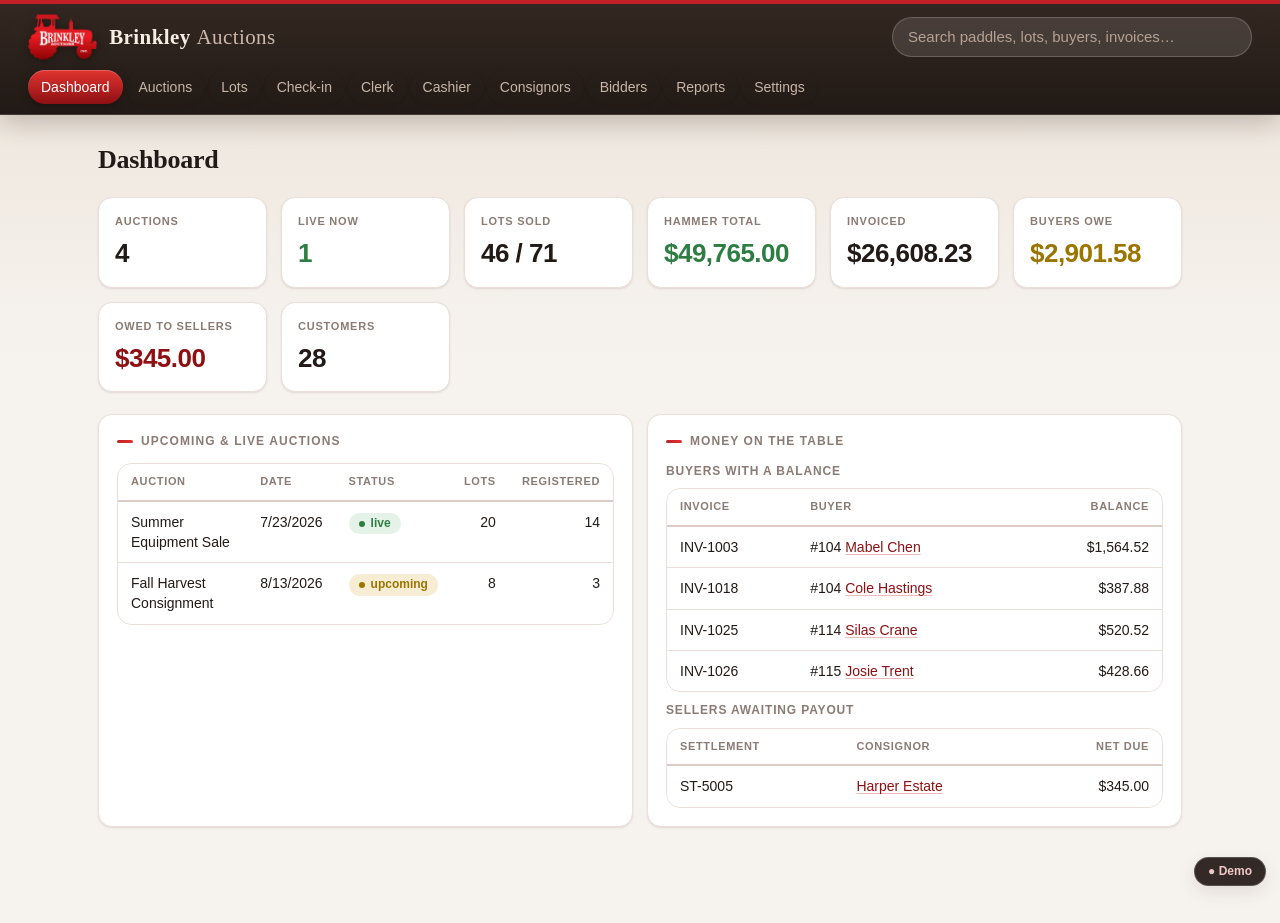
==== commit 22c32273: "Demo banner becomes a small corner chip with expandable popover Co-Authored-By: Claude Fable 5 <nore" ====
--- a/index.html
+++ b/index.html
@@ -242,9 +242,12 @@
   </form>
 </div>
 
-<div id="demo-banner" class="demo-banner hidden">
-  <span><strong>Demo mode</strong> — running entirely in your browser with sample data. Changes save on this device only.</span>
-  <button id="demo-reset" type="button">Reset demo data</button>
+<div id="demo-banner" class="demo-chip hidden">
+  <div id="demo-pop" class="demo-pop hidden">
+    <p><strong>Demo mode</strong> — this site runs entirely in your browser with sample data. Anything you change saves on this device only.</p>
+    <button id="demo-reset" type="button" class="small">Reset demo data</button>
+  </div>
+  <button id="demo-toggle" type="button">● Demo</button>
 </div>
 
 <div id="toast" class="toast hidden"></div>
--- a/styles.css
+++ b/styles.css
@@ -28,13 +28,16 @@
 
 body {
   font-family: -apple-system, BlinkMacSystemFont, "Segoe UI", Roboto, sans-serif;
-  background: var(--bg);
+  background-color: var(--bg);
+  background-image: linear-gradient(180deg, #ece2d7, var(--bg));
+  background-repeat: no-repeat;
+  background-size: 100% 360px;
   color: var(--ink);
   font-size: 15px;
   line-height: 1.45;
 }
 
-/* ---------- header (sticky) ---------- */
+/* ---------- header: dark command bar ---------- */
 
 header {
   position: sticky;
@@ -46,23 +49,24 @@
   flex-wrap: wrap;
   gap: 10px 18px;
   padding: 10px 28px;
-  background: rgba(255, 255, 255, 0.86);
-  -webkit-backdrop-filter: saturate(1.4) blur(10px);
-  backdrop-filter: saturate(1.4) blur(10px);
-  border-bottom: 1px solid var(--line);
+  background: linear-gradient(180deg, rgba(45, 33, 27, 0.97), rgba(26, 18, 15, 0.97));
+  -webkit-backdrop-filter: saturate(1.2) blur(10px);
+  backdrop-filter: saturate(1.2) blur(10px);
+  border-bottom: 1px solid rgba(255, 255, 255, 0.08);
   border-top: 4px solid var(--accent);
+  box-shadow: 0 8px 24px rgba(30, 15, 10, 0.22);
 }
 
 .brand { display: flex; align-items: center; gap: 12px; }
-.brand .logo { height: 46px; width: auto; }
+.brand .logo { height: 46px; width: auto; filter: drop-shadow(0 1px 4px rgba(0, 0, 0, 0.4)); }
 .brand h1 {
   font-family: Georgia, 'Times New Roman', serif;
   font-size: 21px;
   letter-spacing: 0.02em;
-  color: var(--accent-dark);
+  color: #f6ede5;
   white-space: nowrap;
 }
-.brand h1 span { font-weight: 400; }
+.brand h1 span { font-weight: 400; color: #cdb8ab; }
 
 nav { display: flex; gap: 3px; flex-wrap: wrap; }
 nav button {
@@ -72,15 +76,15 @@
   border-radius: 999px;
   font-size: 14px;
   font-weight: 500;
-  color: var(--muted);
+  color: #c9b5a8;
   cursor: pointer;
   transition: background 0.15s, color 0.15s;
 }
-nav button:hover { background: var(--accent-soft); color: var(--accent-dark); }
+nav button:hover { background: rgba(255, 255, 255, 0.1); color: #fff; }
 nav button.active {
   background: linear-gradient(180deg, #e0342f, var(--accent-dark));
   color: #fff;
-  box-shadow: inset 0 1px 0 rgba(255, 255, 255, 0.2), var(--shadow-sm);
+  box-shadow: inset 0 1px 0 rgba(255, 255, 255, 0.22), 0 2px 8px rgba(0, 0, 0, 0.3);
 }
 
 main { max-width: 1140px; margin: 0 auto; padding: 26px 28px 96px; }
@@ -97,6 +101,9 @@
   margin-bottom: 18px;
 }
 h3 {
+  display: flex;
+  align-items: center;
+  gap: 8px;
   font-size: 12px;
   margin-bottom: 12px;
   color: var(--muted);
@@ -104,6 +111,15 @@
   letter-spacing: 0.09em;
   font-weight: 700;
 }
+h3::before {
+  content: '';
+  width: 16px;
+  height: 3px;
+  border-radius: 2px;
+  background: linear-gradient(90deg, var(--accent), #e0342f);
+  flex: none;
+}
+dialog h3::before, .login-overlay h3::before { display: none; }
 h4 {
   font-size: 12px;
   color: var(--muted);
@@ -212,6 +228,26 @@
 tr.drill { cursor: pointer; }
 tr.drill:hover td { background: var(--accent-soft); }
 
+/* semantic money coloring */
+.stat.good .value { color: var(--green); }
+.stat.warn .value { color: var(--amber); }
+.stat.urgent .value { color: var(--accent-dark); }
+
+/* view entrance */
+.view.entering { animation: viewin 0.24s ease; }
+.view.entering .stat { animation: rise 0.4s ease backwards; }
+.view.entering .stat:nth-child(2) { animation-delay: 40ms; }
+.view.entering .stat:nth-child(3) { animation-delay: 80ms; }
+.view.entering .stat:nth-child(4) { animation-delay: 120ms; }
+.view.entering .stat:nth-child(5) { animation-delay: 160ms; }
+.view.entering .stat:nth-child(6) { animation-delay: 200ms; }
+.view.entering .stat:nth-child(7) { animation-delay: 240ms; }
+.view.entering .stat:nth-child(8) { animation-delay: 280ms; }
+.view.entering .stat:nth-child(n+9) { animation-delay: 320ms; }
+.view.entering .panel { animation: rise 0.45s ease backwards; animation-delay: 140ms; }
+@keyframes viewin { from { opacity: 0; transform: translateY(8px); } }
+@keyframes rise { from { opacity: 0; transform: translateY(10px); } }
+
 /* ---------- layout panels ---------- */
 
 .two-col { display: grid; grid-template-columns: 1fr 1fr; gap: 14px; }
@@ -226,6 +262,13 @@
 }
 
 /* ---------- tables ---------- */
+
+.table-scroll {
+  overflow-x: auto;
+  -webkit-overflow-scrolling: touch;
+  border-radius: var(--radius);
+}
+.table-scroll table { min-width: 100%; }
 
 table {
   width: 100%;
@@ -246,16 +289,17 @@
   vertical-align: top;
 }
 th {
-  background: var(--panel-2);
+  background: transparent;
   color: var(--muted);
   font-weight: 700;
   font-size: 11px;
   text-transform: uppercase;
   letter-spacing: 0.06em;
+  border-bottom: 2px solid var(--line-strong);
 }
 tr:last-child td { border-bottom: none; }
 tbody tr:hover td, table tr:hover td { background: var(--panel-2); }
-table tr:hover th { background: var(--panel-2); }
+table tr:hover th { background: transparent; }
 td.num, th.num { text-align: right; font-variant-numeric: tabular-nums; }
 td.actions { text-align: right; white-space: nowrap; }
 
@@ -404,7 +448,22 @@
 /* ---------- global search ---------- */
 
 .global-search { position: relative; flex: 1; max-width: 360px; min-width: 210px; }
-.global-search input { width: 100%; border-radius: 999px; padding-left: 15px; }
+.global-search input {
+  width: 100%;
+  border-radius: 999px;
+  padding-left: 15px;
+  background: rgba(255, 255, 255, 0.11);
+  border-color: rgba(255, 255, 255, 0.2);
+  color: #fff;
+  box-shadow: none;
+}
+.global-search input::placeholder { color: #b6a294; }
+.global-search input:hover { border-color: rgba(255, 255, 255, 0.4); }
+.global-search input:focus {
+  background: rgba(255, 255, 255, 0.16);
+  border-color: var(--accent);
+  box-shadow: 0 0 0 3px rgba(195, 31, 38, 0.3);
+}
 .search-results {
   position: absolute;
   top: calc(100% + 8px);
@@ -499,35 +558,40 @@
 .login-overlay input[name="pin"] { font-size: 22px; text-align: center; letter-spacing: 0.3em; }
 #login-error { color: var(--red); text-align: center; }
 
-/* ---------- demo banner ---------- */
-
-.demo-banner {
+/* ---------- demo chip ---------- */
+
+.demo-chip {
   position: fixed;
-  bottom: 0;
-  left: 0;
-  right: 0;
-  display: flex;
-  justify-content: center;
-  align-items: center;
-  gap: 14px;
-  flex-wrap: wrap;
-  padding: 9px 16px;
-  background: rgba(34, 26, 23, 0.94);
-  -webkit-backdrop-filter: blur(6px);
-  backdrop-filter: blur(6px);
-  color: #fff;
+  bottom: 14px;
+  right: 14px;
+  z-index: 40;
+  display: flex;
+  flex-direction: column;
+  align-items: flex-end;
+  gap: 8px;
+}
+#demo-toggle {
+  padding: 5px 13px;
+  font-size: 12px;
+  font-weight: 600;
+  border-radius: 999px;
+  background: rgba(34, 26, 23, 0.92);
+  color: #f0c9c7;
+  border: 1px solid rgba(255, 255, 255, 0.18);
+  box-shadow: var(--shadow-md);
+}
+#demo-toggle:hover { color: #fff; border-color: rgba(255, 255, 255, 0.45); }
+.demo-pop {
+  width: min(290px, 82vw);
+  background: var(--panel);
+  border: 1px solid var(--line);
+  border-radius: 12px;
+  box-shadow: var(--shadow-lg);
+  padding: 14px;
   font-size: 13px;
-  z-index: 40;
-}
-.demo-banner button {
-  padding: 3px 11px;
-  font-size: 12px;
-  background: none;
-  color: #fff;
-  border-color: rgba(255, 255, 255, 0.4);
-  box-shadow: none;
-}
-.demo-banner button:hover { border-color: #fff; box-shadow: none; }
+  color: var(--ink);
+}
+.demo-pop p { margin-bottom: 10px; }
 
 /* ---------- audit log ---------- */
 
@@ -555,8 +619,149 @@
 /* ---------- small screens ---------- */
 
 @media (max-width: 700px) {
-  header { padding: 8px 14px; }
-  main { padding: 18px 14px 110px; }
+  html { scroll-padding-top: 110px; }
+  body { overflow-x: hidden; }
+
+  /* compact sticky header: logo + search on one row, nav as one scrollable row */
+  header { padding: 8px 12px 0; gap: 8px 10px; }
   .brand h1 { display: none; }
-  .clerk-form input { width: 120px; font-size: 22px; }
-}
+  .brand .logo { height: 36px; }
+  .global-search { flex: 1; min-width: 0; max-width: none; }
+  .global-search input { padding: 7px 14px; }
+  nav {
+    flex: 1 0 100%;
+    flex-wrap: nowrap;
+    overflow-x: auto;
+    -webkit-overflow-scrolling: touch;
+    scrollbar-width: none;
+    padding-bottom: 8px;
+  }
+  nav::-webkit-scrollbar { display: none; }
+  nav button { white-space: nowrap; padding: 6px 12px; }
+
+  main { padding: 18px 12px 130px; }
+  h2 { font-size: 23px; margin-bottom: 14px; }
+
+  /* prevent iOS auto-zoom on focus */
+  input, select, textarea { font-size: 16px; }
+
+  /* filter rows become tidy full-width stacks */
+  .head-controls { width: 100%; }
+  .head-controls select,
+  .head-controls input:not([type="date"]) { flex: 1 1 150px; min-width: 0; }
+  .head-controls input[type="date"] { flex: 1 1 130px; min-width: 0; }
+  input[type="search"] { min-width: 0; }
+
+  th, td { padding: 8px 10px; font-size: 13px; }
+  .stat { padding: 13px 13px 11px; }
+  .stat .value { font-size: 22px; }
+
+  .clerk-form { gap: 10px; }
+  .clerk-form label { flex: 1 1 40%; }
+  .clerk-form input { width: 100%; font-size: 24px; }
+  .clerk-form button.big { flex: 1 1 auto; }
+  .clerk-title { font-size: 25px; }
+
+  .detail-head h3 { font-size: 19px; }
+
+  /* nav: fade hints there's more to swipe; active tab auto-centers via JS */
+  nav {
+    -webkit-mask-image: linear-gradient(90deg, #000 0, #000 calc(100% - 28px), transparent);
+    mask-image: linear-gradient(90deg, #000 0, #000 calc(100% - 28px), transparent);
+  }
+
+  /* thumb-sized touch targets */
+  button.small { padding: 8px 14px; font-size: 14px; border-radius: 9px; }
+  button.link { padding: 2px 0; }
+
+  /* search results become a full-width sheet under the header */
+  .search-results {
+    position: fixed;
+    left: 10px;
+    right: 10px;
+    top: 60px;
+    max-height: 62vh;
+  }
+  .search-item { padding: 11px 14px; }
+
+  /* dialogs become bottom sheets */
+  dialog {
+    width: 100%;
+    max-width: 100%;
+    margin: auto 0 0;
+    border-radius: 20px 20px 0 0;
+    padding: 20px 16px calc(22px + env(safe-area-inset-bottom));
+  }
+  dialog[open] { animation: sheet-up 0.22s ease; }
+  #detail { width: 100%; max-height: 90vh; }
+  .modal-actions { position: sticky; bottom: 0; background: var(--panel); padding-top: 10px; }
+  .modal-actions button { flex: 1; padding: 12px; }
+
+  .toast {
+    left: 12px;
+    right: 12px;
+    bottom: 64px;
+    transform: none;
+    text-align: center;
+  }
+
+  /* ---- wide tables become card stacks ---- */
+  .table-scroll { overflow: visible; border-radius: 0; }
+  .table-scroll:has(> table:not(.rtable)) { overflow-x: auto; }
+  .rtable {
+    display: block;
+    border: none;
+    background: none;
+    box-shadow: none;
+    min-width: 0 !important;
+  }
+  .rtable tbody { display: block; }
+  .rtable tr {
+    display: grid;
+    grid-template-columns: 1fr 1fr;
+    gap: 2px 16px;
+    background: var(--panel);
+    border: 1px solid var(--line);
+    border-radius: 12px;
+    margin-bottom: 10px;
+    padding: 12px 14px;
+    box-shadow: var(--shadow-sm);
+  }
+  .rtable tr:first-child { display: none; } /* header row */
+  .rtable td {
+    display: block;
+    border: none;
+    padding: 4px 0;
+    background: none !important;
+    font-size: 14px;
+  }
+  .rtable td[data-label]::before {
+    content: attr(data-label);
+    display: block;
+    font-size: 10px;
+    font-weight: 700;
+    letter-spacing: 0.06em;
+    text-transform: uppercase;
+    color: var(--muted);
+    margin-bottom: 1px;
+  }
+  .rtable td.num { text-align: left; }
+  .rtable td.actions {
+    grid-column: 1 / -1;
+    display: flex;
+    flex-wrap: wrap;
+    gap: 8px;
+    text-align: left;
+    padding-top: 10px;
+    margin-top: 6px;
+    border-top: 1px dashed var(--line);
+    white-space: normal;
+  }
+  .rtable td.actions:empty { display: none; }
+  .rtable td:empty { display: none; }
+}
+
+@keyframes sheet-up {
+  from { transform: translateY(28px); opacity: 0.5; }
+  to { transform: translateY(0); opacity: 1; }
+}
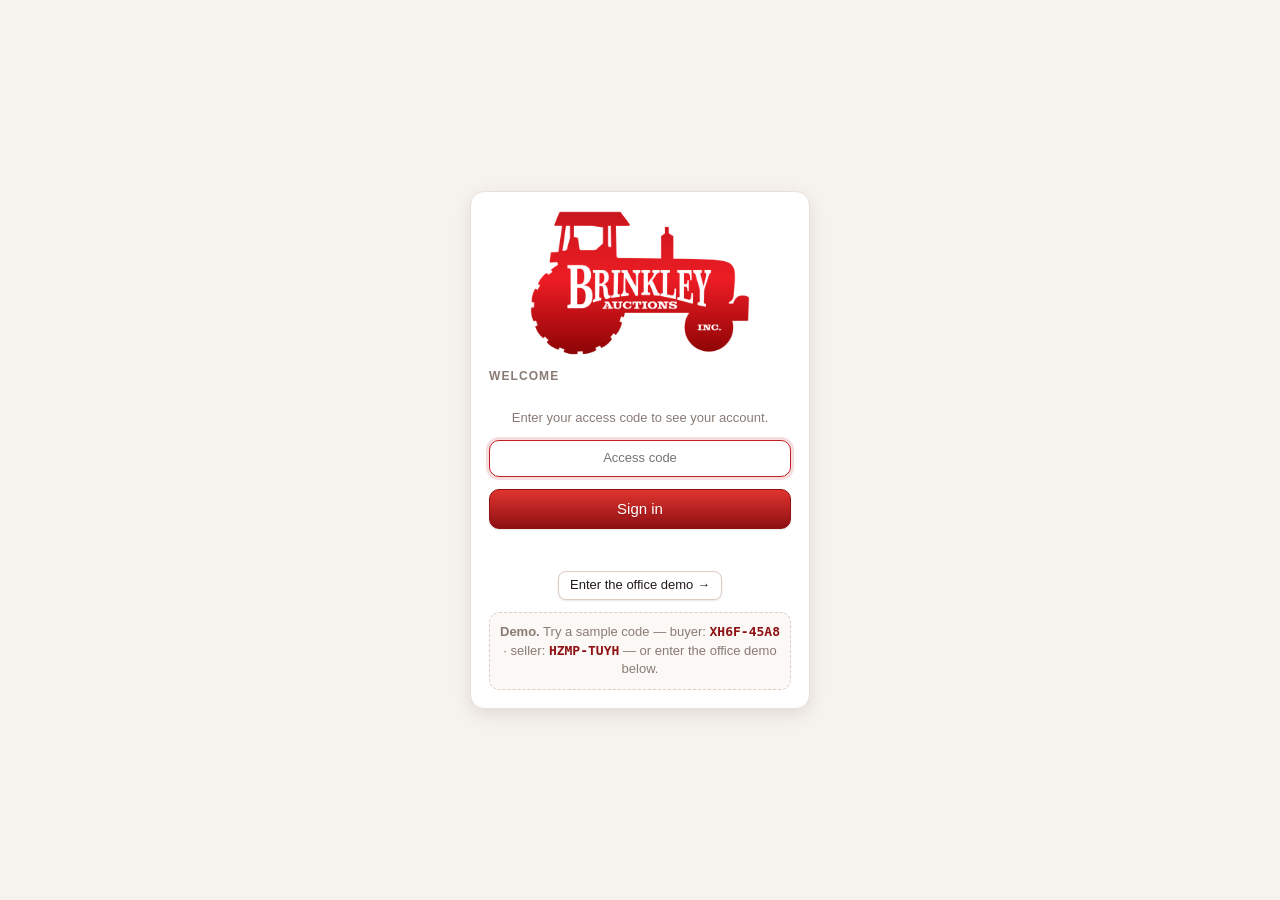
==== commit 86e2f4da: "Unify portal into the main app behind a single entry gate One page for every user: the entry gate ac" ====
--- a/index.html
+++ b/index.html
@@ -29,6 +29,7 @@
     <button data-view="reports">Reports</button>
     <button data-view="settings">Settings</button>
   </nav>
+  <button id="portal-signout" class="small hidden">Sign out</button>
 </header>
 
 <main>
@@ -183,6 +184,9 @@
       </div>
     </div>
   </section>
+
+  <!-- Customer / seller portal (same app, gated at entry) -->
+  <section id="view-portal" class="view hidden"></section>
 
   <!-- Settings -->
   <section id="view-settings" class="view hidden">
@@ -205,6 +209,7 @@
           <p class="sub" id="pin-status"></p>
           <label>New PIN (leave blank to disable login) <input name="newPin" type="password" autocomplete="new-password"></label>
           <div><button class="primary" type="submit">Update PIN</button></div>
+          <p class="sub" id="portal-status"></p>
           <p class="sub">The system only accepts connections from this computer. Daily backups are kept in <code>data/backups/</code> (last 30 days).</p>
         </form>
         <div class="panel" style="margin-top:14px">
@@ -232,13 +237,16 @@
   </form>
 </dialog>
 
-<div id="login-overlay" class="login-overlay hidden">
-  <form id="login-form" class="panel form-grid">
-    <img src="logo-small.png" alt="" style="max-width:220px;margin:0 auto">
-    <h3 style="text-align:center">Enter PIN</h3>
-    <label><input name="pin" type="password" inputmode="numeric" autocomplete="current-password" autofocus></label>
-    <div><button class="primary" type="submit" style="width:100%">Unlock</button></div>
-    <p class="sub" id="login-error"></p>
+<div id="entry-gate" class="login-overlay hidden">
+  <form id="gate-form" class="panel form-grid">
+    <img src="logo-small.png" alt="Brinkley Auctions" style="max-width:220px;margin:0 auto">
+    <h3 style="text-align:center">Welcome</h3>
+    <p class="sub" style="text-align:center">Enter your access code to see your account.</p>
+    <label><input name="secret" type="password" autocomplete="off" placeholder="Access code" style="text-align:center"></label>
+    <div><button class="primary" type="submit" style="width:100%">Sign in</button></div>
+    <p class="sub" id="gate-error" style="color:var(--red);text-align:center;min-height:18px"></p>
+    <button type="button" id="gate-office" class="small hidden" style="margin:0 auto">Enter the office system →</button>
+    <div id="gate-demo-hint" class="demo-hint hidden"></div>
   </form>
 </div>
 
--- a/styles.css
+++ b/styles.css
@@ -593,6 +593,64 @@
 }
 .demo-pop p { margin-bottom: 10px; }
 
+/* ---------- portal mode (same app, entry-gated) ---------- */
+
+body.portal-mode nav,
+body.portal-mode .global-search { display: none; }
+#portal-signout {
+  background: none;
+  color: #c9b5a8;
+  border-color: rgba(255, 255, 255, 0.3);
+  box-shadow: none;
+}
+#portal-signout:hover { color: #fff; border-color: #fff; box-shadow: none; }
+body:not(.portal-mode) #portal-signout { display: none; }
+body.portal-mode main { max-width: 880px; }
+
+.greeting { margin: 4px 0 18px; }
+.lot-card {
+  border-bottom: 1px solid var(--line);
+  padding: 10px 0;
+  display: flex;
+  justify-content: space-between;
+  gap: 12px;
+  flex-wrap: wrap;
+}
+.lot-card:last-child { border-bottom: none; }
+.lot-main { flex: 1 1 240px; }
+.lot-side { text-align: right; flex: 0 0 auto; }
+.mybid { color: var(--green); font-weight: 600; font-size: 13px; }
+details.auction-cat { margin-bottom: 12px; }
+details.auction-cat > summary {
+  cursor: pointer;
+  font-weight: 700;
+  font-size: 15px;
+  padding: 12px 14px;
+  background: var(--panel);
+  border: 1px solid var(--line);
+  border-radius: var(--radius);
+  box-shadow: var(--shadow-sm);
+}
+details.auction-cat[open] > summary { border-radius: var(--radius) var(--radius) 0 0; }
+details.auction-cat > div {
+  background: var(--panel);
+  border: 1px solid var(--line);
+  border-top: none;
+  border-radius: 0 0 var(--radius) var(--radius);
+  padding: 4px 14px;
+}
+
+.demo-hint {
+  font-size: 13px;
+  color: var(--muted);
+  background: var(--panel-2);
+  border: 1px dashed var(--line-strong);
+  border-radius: 10px;
+  padding: 10px;
+  text-align: center;
+}
+.demo-hint code { font-weight: 700; color: var(--accent-dark); }
+
 /* ---------- audit log ---------- */
 
 .audit { max-height: 420px; overflow-y: auto; font-size: 13px; }
